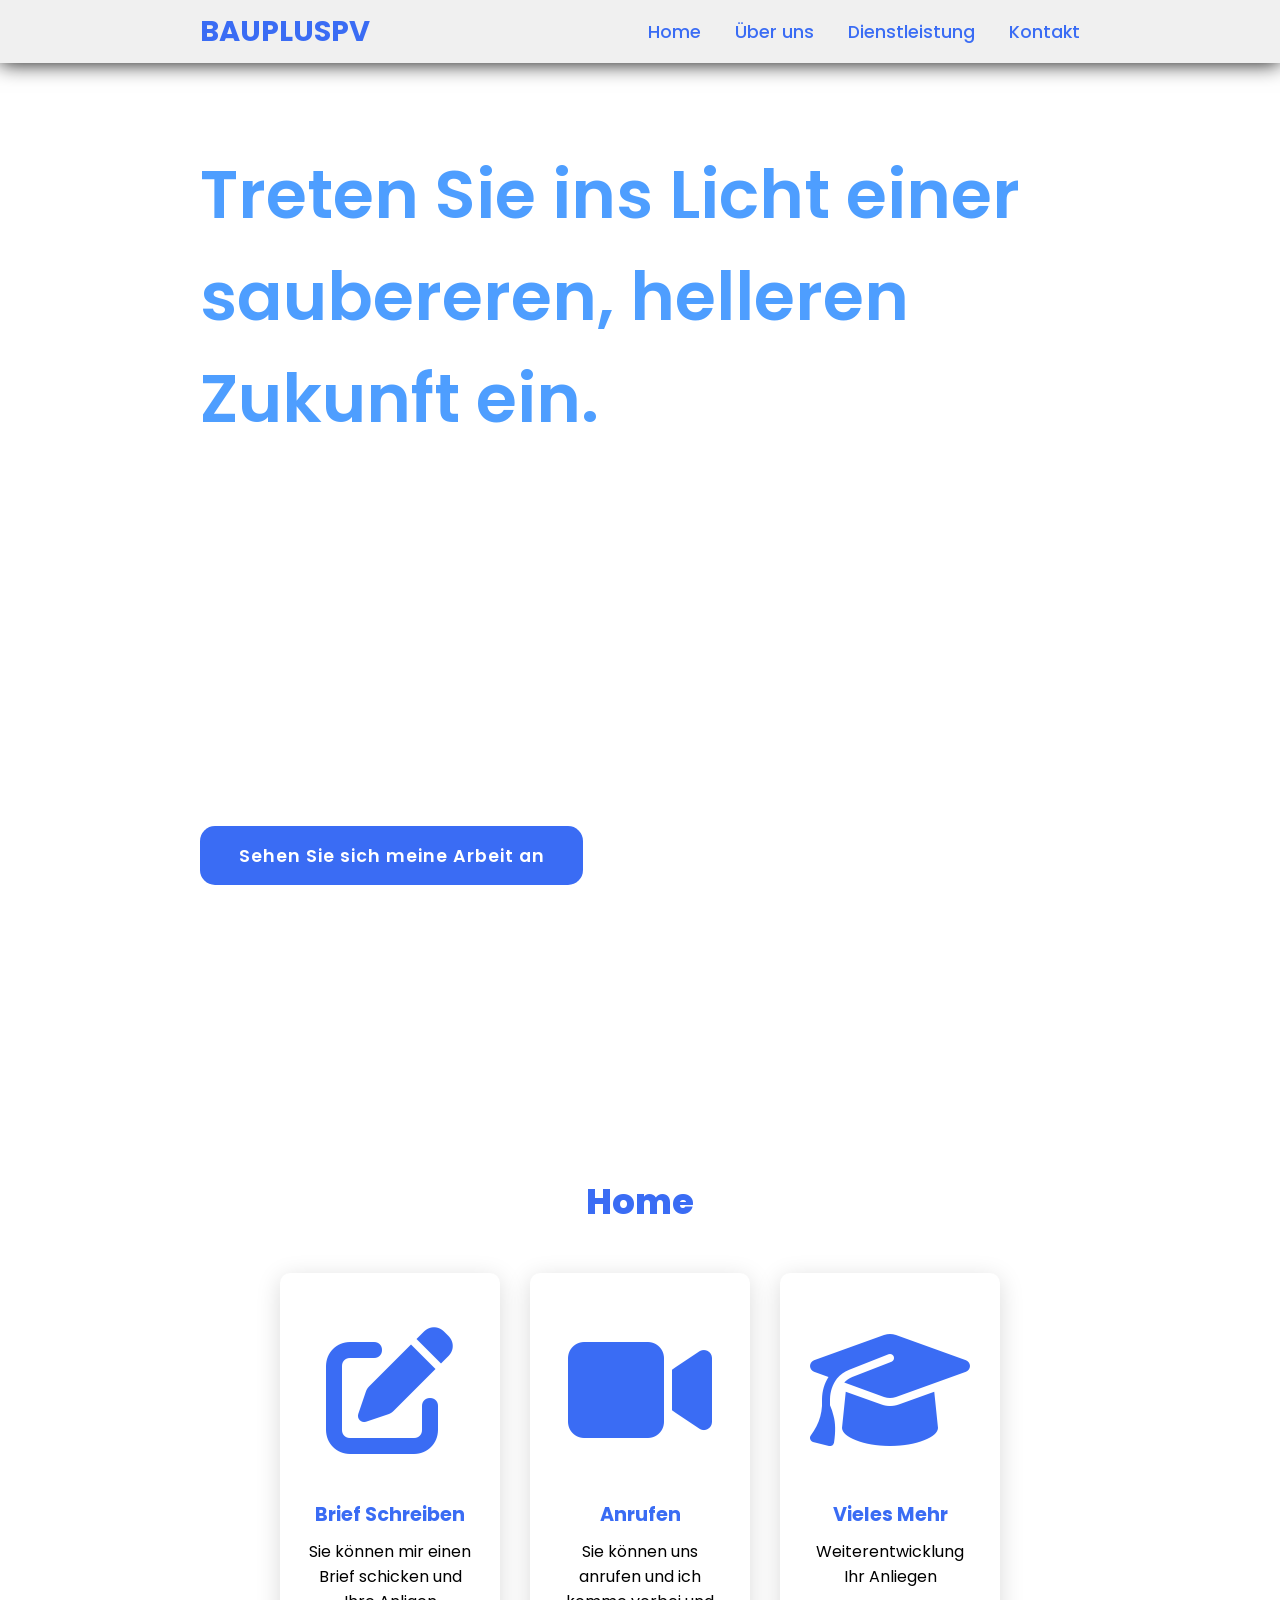
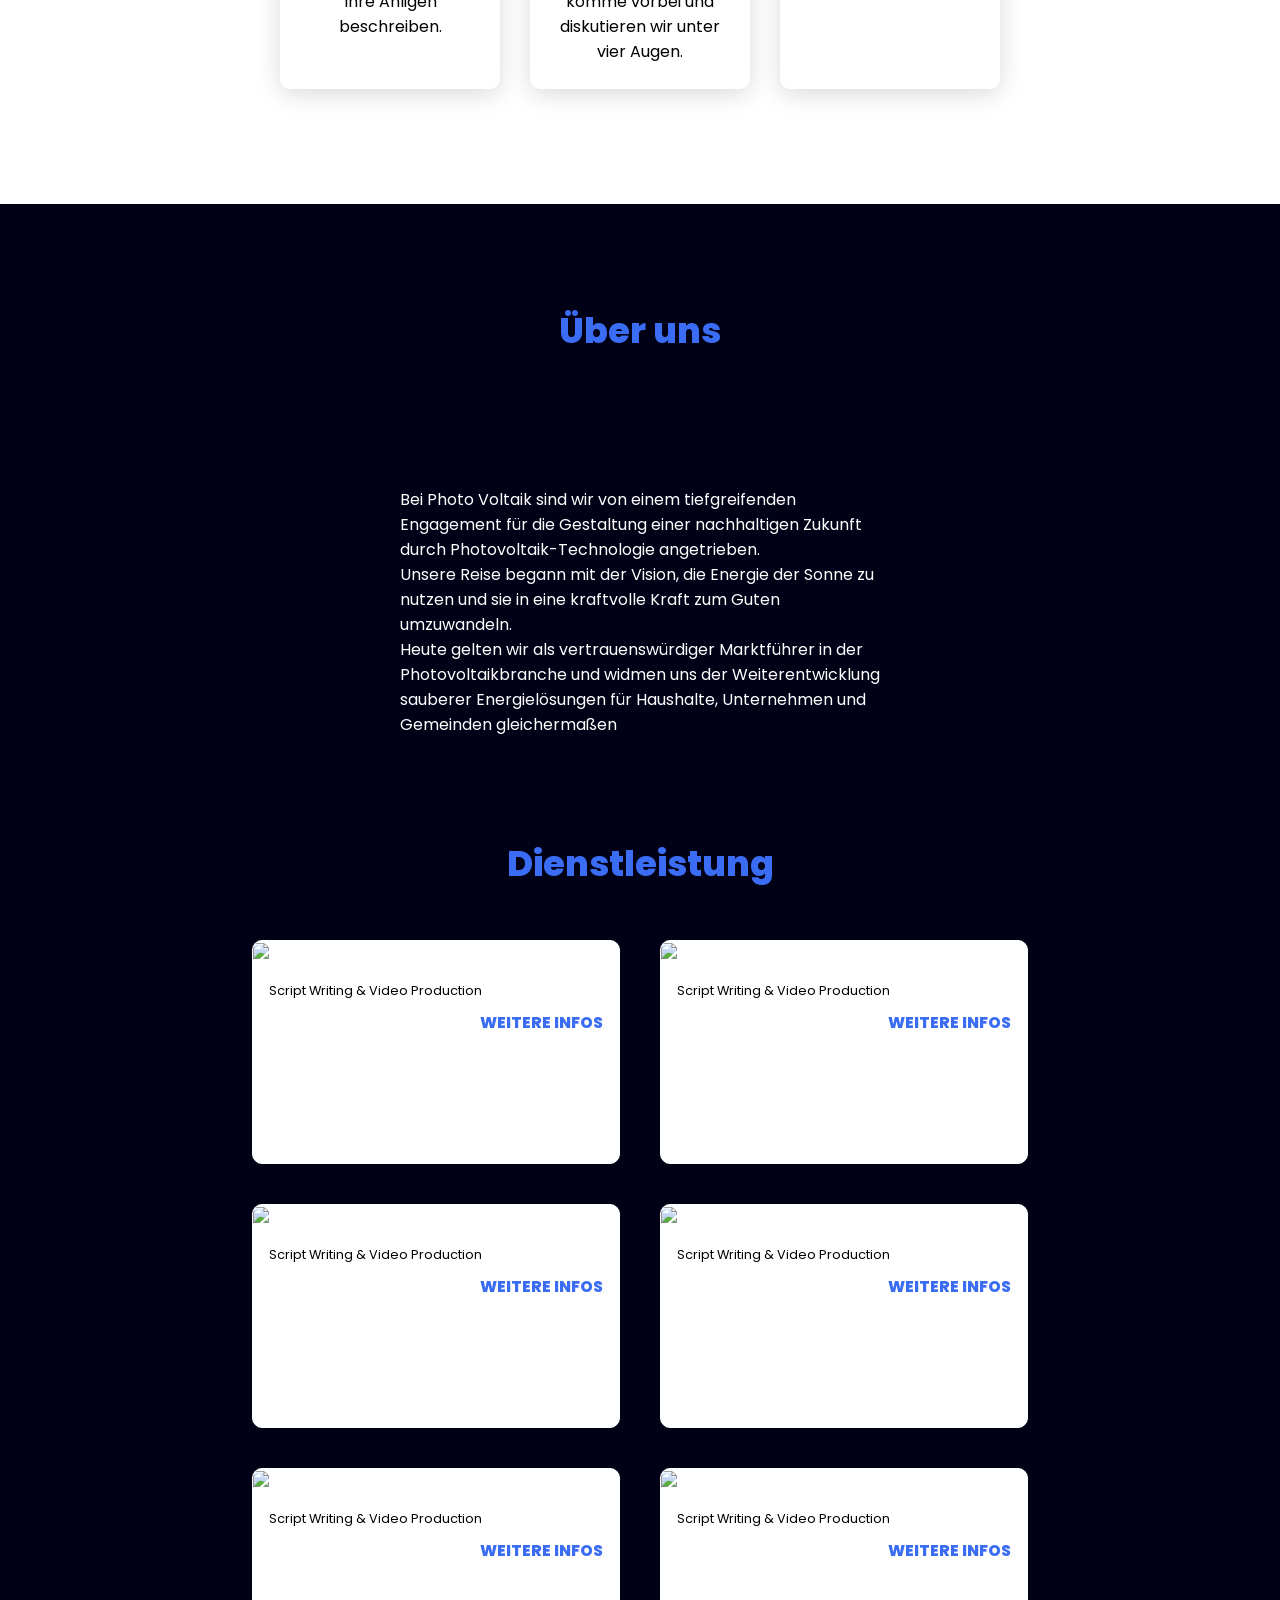
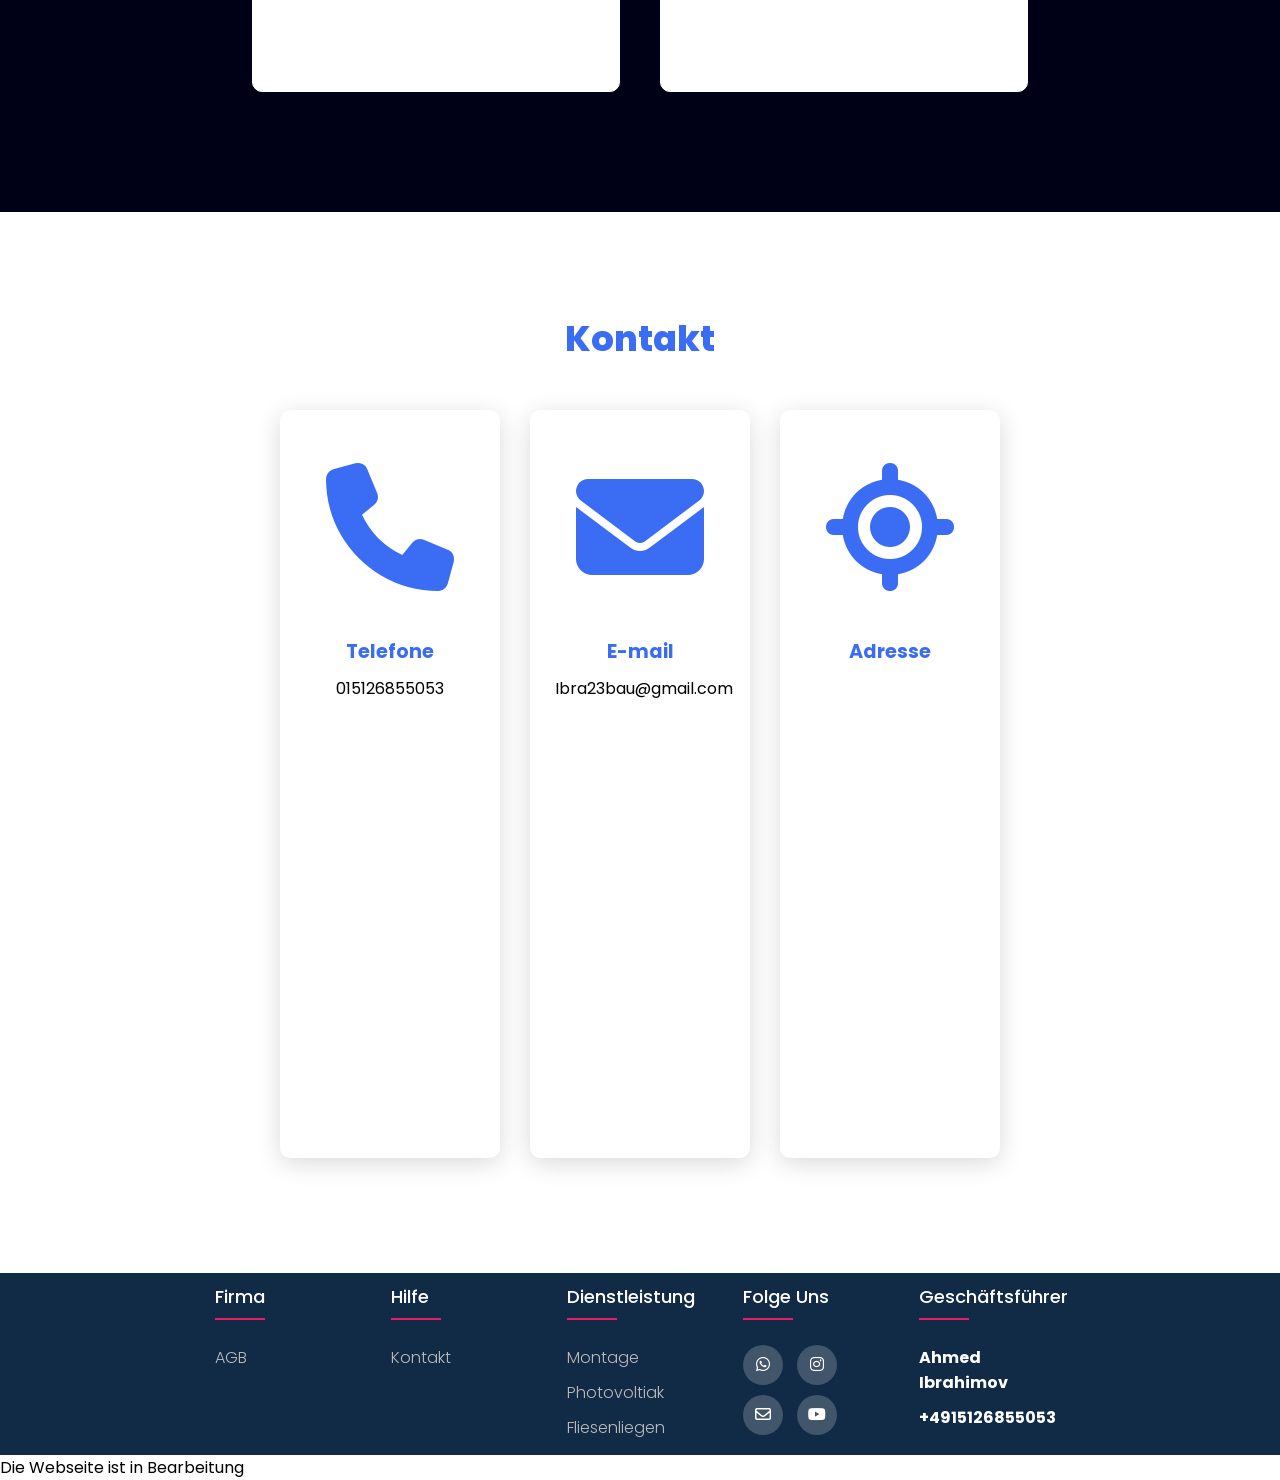
==== index.html @ fdf0ccbc "Add files via upload" ====
<!DOCTYPE html>
<html lang="en">
<head>
    <meta charset="UTF-8">
    <meta http-equiv="X-UA-Compatible" content="IE=edge">
    <meta name="viewport" content="width=device-width, initial-scale=1.0">
    <link rel="stylesheet" href="https://cdnjs.cloudflare.com/ajax/libs/font-awesome/6.4.2/css/all.min.css">
    <link rel="stylesheet" href="style.css">
    <title>BauPlusPV</title>
   
</head>
<body>

    <header>
        <a href="#" class="logo">BauPlusPV</a>
        <nav class="navigation">
            <a href="#home">Home</a>
            <a href="#ueberuns">Über uns</a>
            <a href="#ueberuns">Dienstleistung</a>
            <a href="#kontakt">Kontakt</a>
        </nav>
        
    </header>


    <section class="main">
        <div>
            <h2>Willkommen bei Photovoltaik<br><span>Treten Sie ins Licht einer saubereren, helleren Zukunft ein.</span></h2>
            <h3>
                Willkommen bei Photo Voltaik. Wir freuen uns, Sie hier bei Photo Voltaik zu haben, Ihrem Tor zur helleren,saubereren und nachhaltigeren Zukunft. 
                Als Vorreiter der Photovoltaik-Technologie setzen wir uns dafür ein, die Kraft der Sonne zu nutzen, um die Art und Weise, wie wir Energie erzeugen
				und verbrauchen, zu verändern.
            </h3>
            <a href="#ueberuns" class="main-btn">Sehen Sie sich meine Arbeit an</a>
            <div class="social-icons">
                <a href="#"><i class="fa-brands fa-whatsapp"></i></a>
                <a href="#"><i class="fab fa-instagram"></i></a>
                <a href="#"><i class="fa-regular fa-envelope"></i></a>
                <a href="#"><i class="fab fa-youtube"></i></a>
            </div>
        </div>
    </section>

    <section class="cards" id="home">
        <h2 class="title">Home</h2>
        <div class="content">
            <div class="card">
                <div class="icon">
                    <i class="fas fa-edit"></i>
                </div>
                <div class="info">
                    <h3>Brief Schreiben</h3>
                    <p>Sie können mir einen Brief schicken und Ihre Anligen beschreiben.</p>
                </div>
            </div>
            <div class="card">
                <div class="icon">
                    <i class="fas fa-video"></i>
                </div>
                <div class="info">
                    <h3>Anrufen</h3>
                    <p>Sie können uns anrufen und ich komme vorbei und diskutieren wir unter vier Augen.</p>
                </div>
            </div>
            <div class="card">
                <div class="icon">
                    <i class="fas fa-graduation-cap"></i>
                </div>
                <div class="info">
                    <h3>Vieles Mehr</h3>
                    <p>Weiterentwicklung Ihr Anliegen </p>
                </div>
            </div>
        </div>
    </section>

    <section class="ueberuns" id="ueberuns">
	 <h2 class="title">Über uns</h2>
        <div class="geschichte">
            <section>Bei Photo Voltaik sind wir von einem tiefgreifenden Engagement für die Gestaltung einer nachhaltigen Zukunft durch Photovoltaik-Technologie angetrieben.<br>
                Unsere Reise begann mit der Vision, die Energie der Sonne zu nutzen und sie in eine kraftvolle Kraft zum Guten umzuwandeln.<br>
                Heute gelten wir als vertrauenswürdiger Marktführer in der Photovoltaikbranche und widmen uns der Weiterentwicklung sauberer Energielösungen für Haushalte, Unternehmen und Gemeinden gleichermaßen</section>
        </div>
        <h2 class="title">Dienstleistung</h2>
        <div class="content">
            <div class="project-card">
                <div class="project-image">
                    <img src="images/bild11.jpg" />
                </div>
                <div class="project-info">
                    <p class="project-category">Script Writing & Video Production</p>
                    <strong class="project-title">
                        <span>Dev Books</span>
                        <a href="#" class="more-details">Weitere Infos</a>
                    </strong>
                </div>
            </div>
            <div class="project-card">
                <div class="project-image">
                    <img src="images/bild5.jpg" />
                </div>
                <div class="project-info">
                    <p class="project-category">Script Writing & Video Production</p>
                    <strong class="project-title">
                        <span>Dev Books</span>
                        <a href="#" class="more-details">Weitere Infos</a>
                    </strong>
                </div>
            </div>
            <div class="project-card">
                <div class="project-image">
                    <img src="images/bild2.jpg" />
                </div>
                <div class="project-info">
                    <p class="project-category">Script Writing & Video Production</p>
                    <strong class="project-title">
                        <span>Dev Books</span>
                        <a href="#" class="more-details">Weitere Infos</a>
                    </strong>
                </div>
            </div>
            <div class="project-card">
                <div class="project-image">
                    <img src="images/bild9.jpg" />
                </div>
                <div class="project-info">
                    <p class="project-category">Script Writing & Video Production</p>
                    <strong class="project-title">
                        <span>Dev Books</span>
                        <a href="#" class="more-details">Weitere Infos</a>
                    </strong>
                </div>
            </div>
            <div class="project-card">
                <div class="project-image">
                    <img src="images/bild10.jpg" />
                </div>
                <div class="project-info">
                    <p class="project-category">Script Writing & Video Production</p>
                    <strong class="project-title">
                        <span>Dev Books</span>
                        <a href="#" class="more-details">Weitere Infos</a>
                    </strong>
                </div>
            </div>
            <div class="project-card">
                <div class="project-image">
                    <img src="images/bild6.jpg" />
                </div>
                <div class="project-info">
                    <p class="project-category">Script Writing & Video Production</p>
                    <strong class="project-title">
                        <span>Internet</span>
                        <a href="#" class="more-details">Weitere Infos</a>
                    </strong>
                </div>
            </div>
        </div>
    </section>

    <section class="cards_kontakt" id="kontakt">
        <h2 class="title">Kontakt</h2>
        <div class="content">
            <div class="card">
                <div class="icon">
                    <i class="fas fa-phone"></i>
                </div>
                <div class="info">
                    <h3>Telefone</h3>
                    <p>015126855053</p>
                </div>
            </div>
            <div class="card">
                <div class="icon">
                    <i class="fas fa-envelope"></i>
                </div>
                <div class="info">
                    <h3>E-mail</h3>
                    <p>Ibra23bau@gmail.com</p>
                </div>
            </div>
            <div class="card">
                <div class="icon">
                    <i class="fa-solid fa-location-crosshairs"></i>
                </div>
                <div class="info">
                    <h3>Adresse</h3>
                    <p><iframe src="https://www.google.com/maps/embed?pb=!1m18!1m12!1m3!1d2579.3757264951582!2d12.155325076909357!3d49.722553439505774!2m3!1f0!2f0!3f0!3m2!1i1024!2i768!4f13.1!3m3!1m2!1s0x47a0479b94cea935%3A0x95b3cf1ef4066ade!2sTraindorfstra%C3%9Fe%2013%2C%2092665%20Altenstadt%20an%20der%20Waldnaab!5e0!3m2!1sde!2sde!4v1695069277691!5m2!1sde!2sde" width="600" height="450" style="border:0;" allowfullscreen="" loading="lazy" referrerpolicy="no-referrer-when-downgrade"></iframe></p>
                </div>
            </div>
        </div>
    </section>
    </section>
<footer class="footer">
    <div class="containerFooter" class="footer">
        <div class="row">
            <div class="footer-col">
                <h4>Firma</h4>
                <ul>
                    <li><a href="agb.html">AGB</a></li>   
                </ul>
            </div>
            <div class="footer-col">
                <h4>Hilfe</h4>
                <ul>
                    <li><a href="#kontakt">Kontakt</a></li>
                </ul>
            </div>
            <div class="footer-col">
                <h4>Dienstleistung</h4>
                <ul>
                    <li><a href="#">Montage</a></li>
                    <li><a href="#">Photovoltiak</a></li>
                    <li><a href="#">Fliesenliegen</a></li>
                </ul>
            </div>
            <div class="footer-col">
                <h4>Folge uns</h4>
                <div class="social-links">
                <a href="#"><i class="fa-brands fa-whatsapp"></i></a>
                <a href="#"><i class="fab fa-instagram"></i></a>
				<a href="mailto:{https://mail.google.com/mail/u/0/#inbox}"><i class="fa-regular fa-envelope"></i></a>
                <a href="#"><i class="fab fa-youtube"></i></a>
                </div>
            </div>
			 <div class="footer-col">
                <h4>Geschäftsführer</h4>
                <ul>
                    <li><strong>Ahmed Ibrahimov</strong></li>
                    <li><strong>+4915126855053</strong></li>
                </ul>
                </div>
            </div>
        </div>
    </div>
</footer>
<p>Die Webseite ist in Bearbeitung</p>
</body>
</html>
---- style.css ----
@import url('https://fonts.googleapis.com/css2?family=Poppins:ital,wght@0,100;0,200;0,300;0,400;0,500;0,600;0,700;0,800;0,900;1,100;1,200;1,300;1,400;1,500;1,600;1,700;1,800;1,900&display=swap');
*{
    font-family: 'Poppins', sans-serif;
    margin: 0;
    padding: 0;
    box-sizing: border-box;
    scroll-behavior: smooth;
    width: auto;
    size: auto;  
}

header {
    background-color: #f0f0f0;
    flex-direction: row;
    box-shadow: 0 0 20px  #080808;
    width: 100%;
    position: fixed;
    z-index: 0;
    float:right;
    top:0;
    display: flex;
    justify-content: space-between;
    align-items: center;
    padding: 10px 200px ;

}

.logo{
    text-decoration: none;
    color:   #3a6cf4;
    text-transform: uppercase;
    font-weight: 700;
    font-size: 1.8em;
}

.navigation a{
    color: #3a6cf4;
    text-decoration: none;
    font-size: 1.1em;
    font-weight: 500;
    padding-left: 30px;


}

.navigation a:hover{
    color: #601cfc;
}

section {
    padding: 100px 200px;
}

.main {
    width: 100%;
    min-height: 100vh;
    display: flex;
    align-items: center;
    background: url(images/background1.jpg) no-repeat;
    background-size: cover;
    background-position: center;
    background-attachment: fixed;
}

.main h2 {
    color: #fff;
    font-size: 1.4em;
    font-weight: 500;
}

.main h2 span {
    display: inline-block;
    margin-top: 10px;
    color: #4e9eff;
    font-size: 3em;
    font-weight: 600;
}

.main h3 {
    color: #fff;
    font-size: 2em;
    font-weight: 700;
    letter-spacing: 1px;
    margin-top: 10px;
    margin-bottom: 30px;
}

.main-btn {
    color: #fff;
    background-color: #3a6cf4;
    text-decoration: none;
    font-size: 1.1em;
    font-weight: 600;
    display: inline-block;
    padding: 0.9375em 2.1875em;
    letter-spacing: 1px;
    border-radius: 15px;
    margin-bottom: 40px;
    transition: 0.7s ease;
}

.main-btn:hover {
    background-color: #0a49f6;
    transform: scale(1.1);
}

.social-icons a {
   display: inline-block;
    height: 40px;
    width: 40px;
    background-color: rgb(255, 255, 255, 0.2);
    margin: 0 10px 10px 0;
    text-align: center;
    line-height: 40px ;
    border-radius: 50% ;
    color: #ffffff;
    transition: all 0.5s ease;
}
.social-icons a:hover
{
	color: #24262b;
    background-color: #ffffff;
}

.title {
    display: flex;
    justify-content: center;
    color: #3a6cf4;
    font-size: 2.2em;
    font-weight: 800;
    margin-bottom: 30px;
}

.content {
    display: flex;
    justify-content: center;
    flex-direction: row;
    flex-wrap: wrap;
	
}
.card {
    background-color: #fff;
    width: 25%;
    box-shadow: 0 5px 25px rgba(1 1 1 / 15%);
    border-radius: 10px;
    padding: 25px;
    margin: 15px;
    transition: 0.7s ease;
}

.card:hover {
    transform: scale(1.1);
}

.card .icon {
    color: #3a6cf4;
    font-size: 8em;
    text-align: center;
}

.info {
    text-align: center;
}

.info h3{
    color: #3a6cf4;
    font-size: 1.2em;
    font-weight: 700;
    margin: 10px;
}

.ueberuns{
    background-color: #000016;
}

.ueberuns.content{
    margin-top: 30px;
}
.geschichte
{
    color: #fff;
}
.project-card {
    background-color: #fff;
    border: 1px solid #fff;
    min-height: 14em;
    width: 23em;
    overflow: hidden;
    border-radius: 10px;
    margin: 20px;
    transition: 0.7s ease;
}

.project-card:hover {
   transform: scale(1.1);
   
}

.project-card:hover .project-image {
    opacity: 0.9;
 }

.project-image img{
    width: 100%
}

.project-info {
    padding: 1em;
}

.project-category {
    font-size: 0.8em;
    color: #000;
}

.project-title {
    display: flex;
    justify-content: space-between;
    text-transform: uppercase;
    font-weight: 800;
    margin-top: 10px;
}

.more-details {
    text-decoration: none;
    color: #3a6cf4;
}

.more-details:hover {
    color: #601cfc;
}

.kontakt .icon{
    font-size: 4.5em;
}

.kontakt .info h3 {
    color: #000;
}

.kontakt .info p {
    font-size: 1.5em;
}


/* footer */
.containerFooter
{
    margin: auto;
	padding: 10px 200px ;
	width:100%;
	size:100%;
	
}
.row
{
    display: flex;
    flex-wrap: wrap;
}
ul
{
    list-style: none;
}
.footer
{
    background-color: #112A46 ;
    position: bottom; 
	width:100%;
	size:100%;
    bottom: 0;    
}
.footer-col
{
    width: 20%;
    padding: 0 15px;
    
   
}
strong 
{
    color: white;
}
.footer-col h4
{
    font-size: 18px;
    color: #ffffff;
    text-transform: capitalize;
    margin-bottom: 35px;
    font-weight: 500;
    position: relative;
    

}
.footer-col h4::before
{
    content: '';
    position: absolute;
    left:0 ;
    bottom: -10px;
    background-color: #e91e63;
    height: 2px;
    box-sizing: border-box;
    width: 50px;
}
.footer-col ul li:not(:last-child)
{
    margin-bottom: 10px;
}
.footer-col ul li a
{
    font-size: 16px;
    text-transform: capitalize;
    color: #ffffff;
    text-decoration: none;
    font-weight: 300;
    color: #bbbbbb;
    display: block;
    transition: all 0.3s ease;
}
.footer-col ul li a:hover
{
    color: #ffffff;
    padding-left: 8px;
}
.footer-col .social-links a
{
    display: inline-block;
    height: 40px;
    width: 40px;
    background-color: rgb(255, 255, 255, 0.2);
    margin: 0 10px 10px 0;
    text-align: center;
    line-height: 40px ;
    border-radius: 50% ;
    color: #ffffff;
    transition: all 0.5s ease;

}
.footer-col .social-links a:hover
{
    color: #24262b;
    background-color: #ffffff;
}
@media(max-width: 767px)
{
	
	.containerFooter {
    margin: auto;
    padding: 0px 0px;
    width: 100%;
    border: 1px solid #ccc; 
}
    body
	{
        font-size: 12px;
		
    }

    .footer-col
    {
        font-size: 0.9em;
		
		font-weight: 500;
		padding-left: 30px;
    }
	
	
	.navigation
    {
		
        font-size: 0.5em;
		
    }
   
    .logo{
        font-size: 1.1em;
    }
}
@media (max-width:1023px){
    header{
        padding: 12px 20px;
    }
    .footer-col
    {
        font-size: 0.9em;
    }
	.navigation
    {

        font-size: 0.9em;
    }
   
    .logo{
        font-size: 1.1em;
    }
   .footer-col
    {
        width: 50%;
        margin-bottom: 30px;
		padding: 10px 20px;
    }
    .navigation a{
        padding-left: 10px;
    }

    .title{
        font-size: 1.8em;
    }

    section{
        padding: 80px 20px;
    }

    .main-content h2{
        font-size: 1em;
    }

    .main-content h3{
        font-size: 1.6em;
    }

    .content
	{
        flex-direction: column;
        align-items: center;	
    }
	.card
	{
		width:100%;
	}

}

@media (max-width:641px){
    body{
        font-size: 12px;
    }

    .footer-col
    {
        font-size: 0.9em;
    }
	
	
	.navigation
     {

        font-size: 0.7em;
    }
   
    .logo{
        font-size: 1.1em;
    }
   .footer-col
    {
        width: 50%;
        margin-bottom: 30px;
		padding: 10px 20px;
    }
    .main-content h2{
        font-size: 0.8em;
    }

    .main-content h3{
        font-size: 1.4em;
    }
	.content
	{
        flex-direction: column;
        align-items: center;	
    }
	.card
	{
		width:100%;
	}
}

@media (max-width:420px){
   
	.containerFooter {
    margin: auto;
 
    width: 100%;
    border: 1px solid #ccc; 
}
    body
	{
        font-size: 12px;
		
    }

    .footer-col
    {
        font-size: 0.9em;
		
		font-weight: 500;
		padding-left: 30px;
    }
	
	.navigation
    {
		
         font-size: 0.7em;
		
    }
   
}
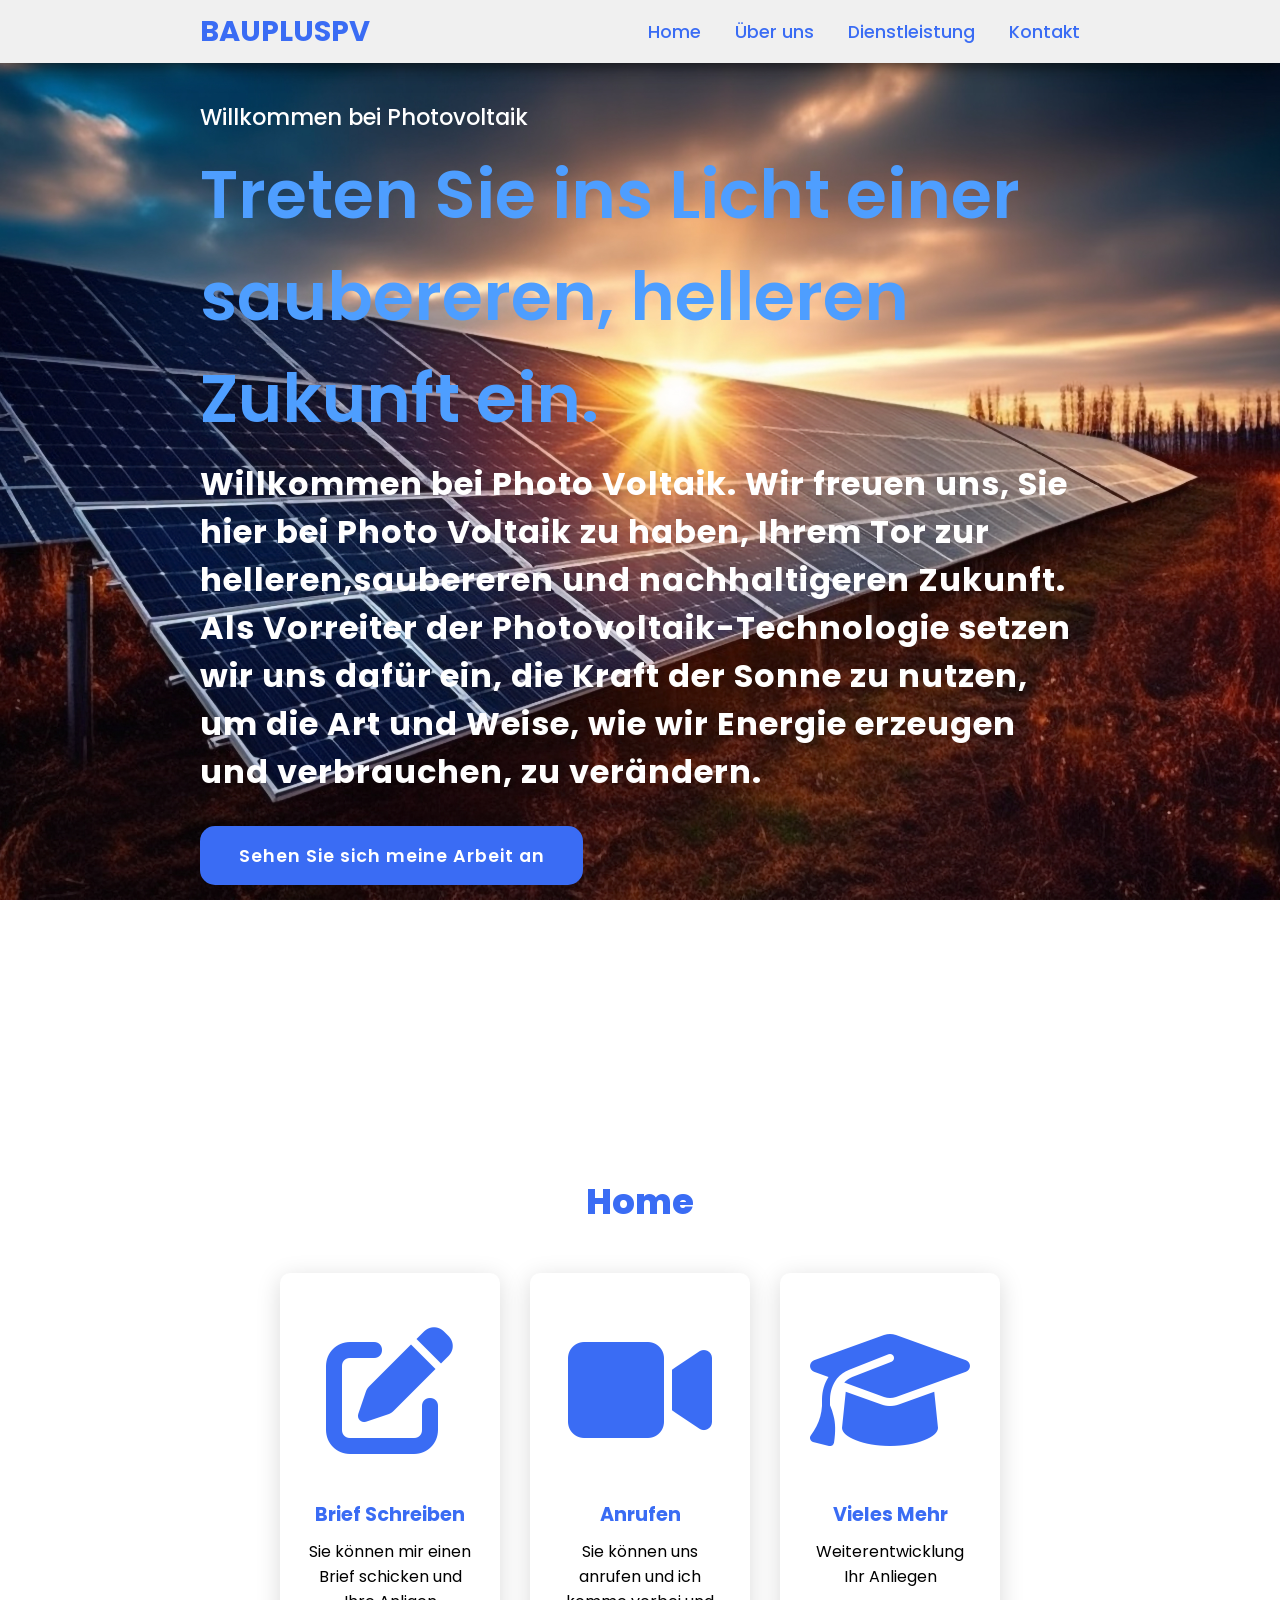
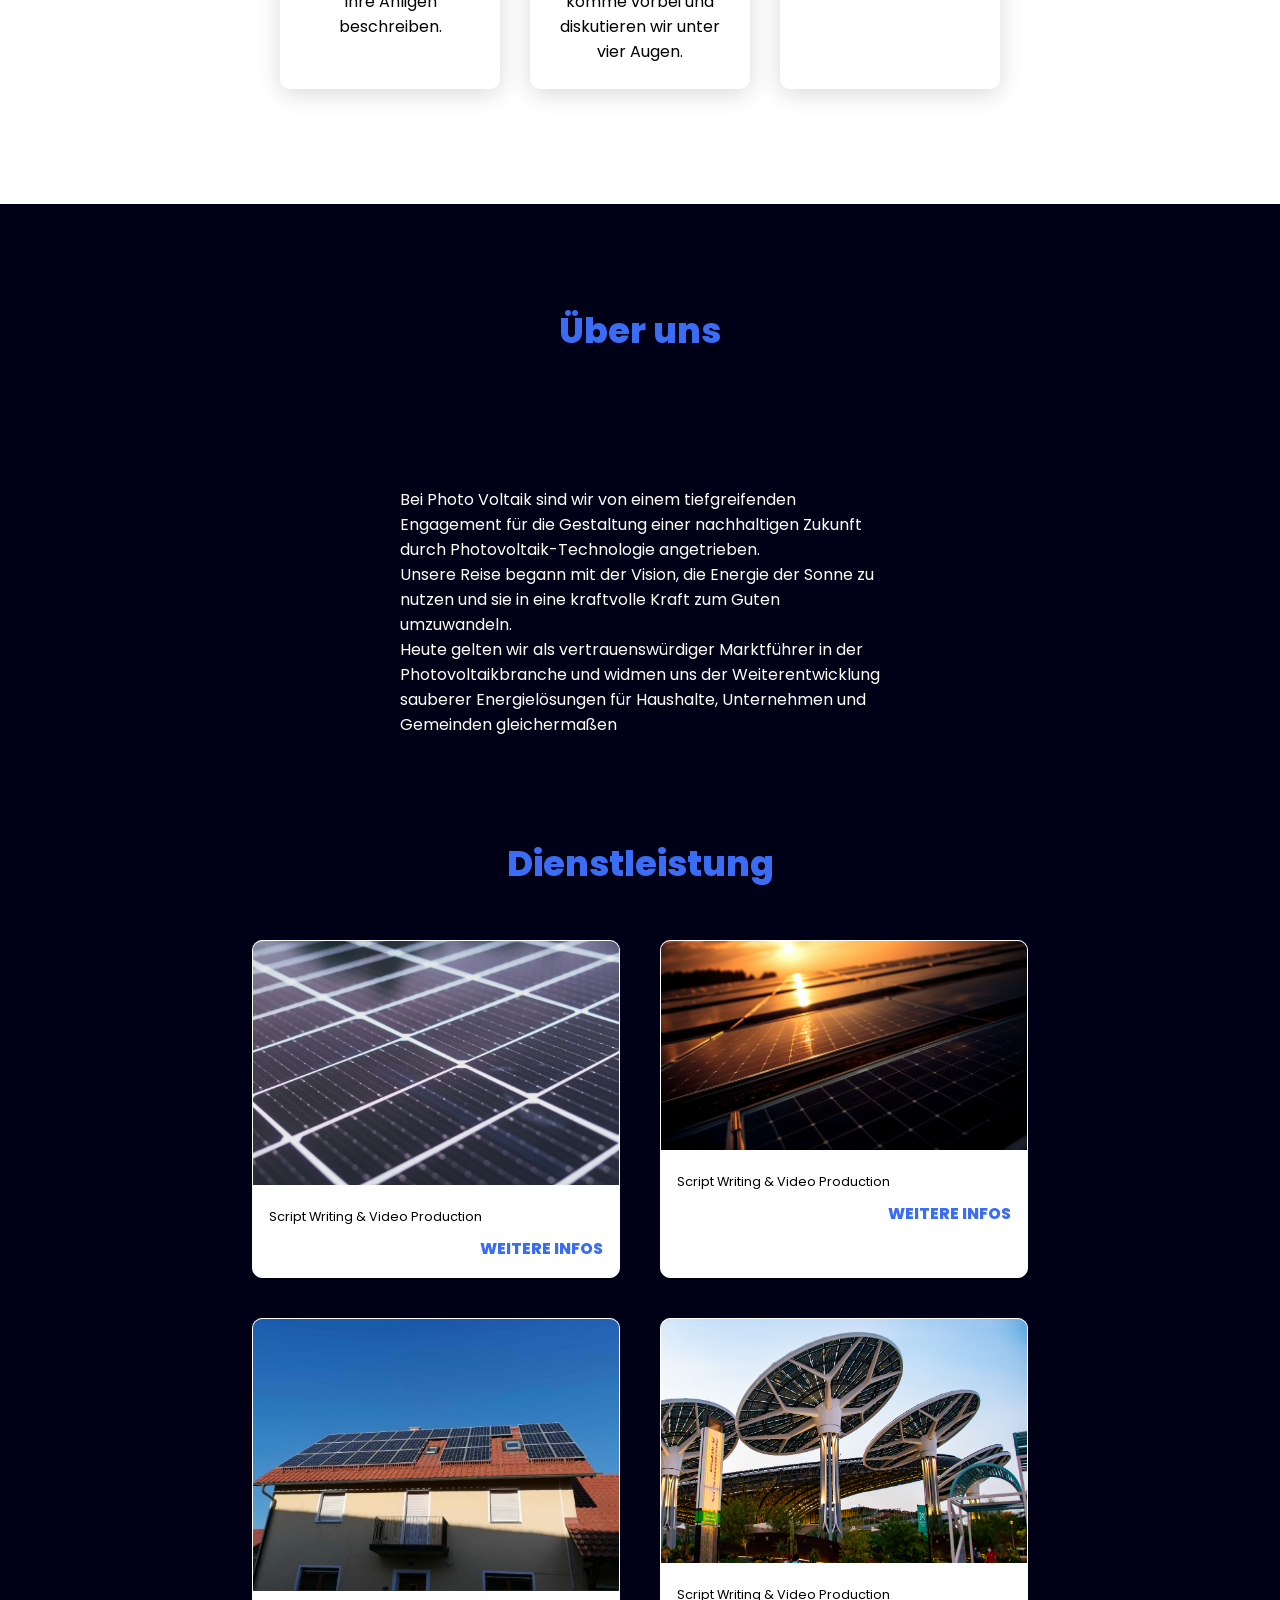
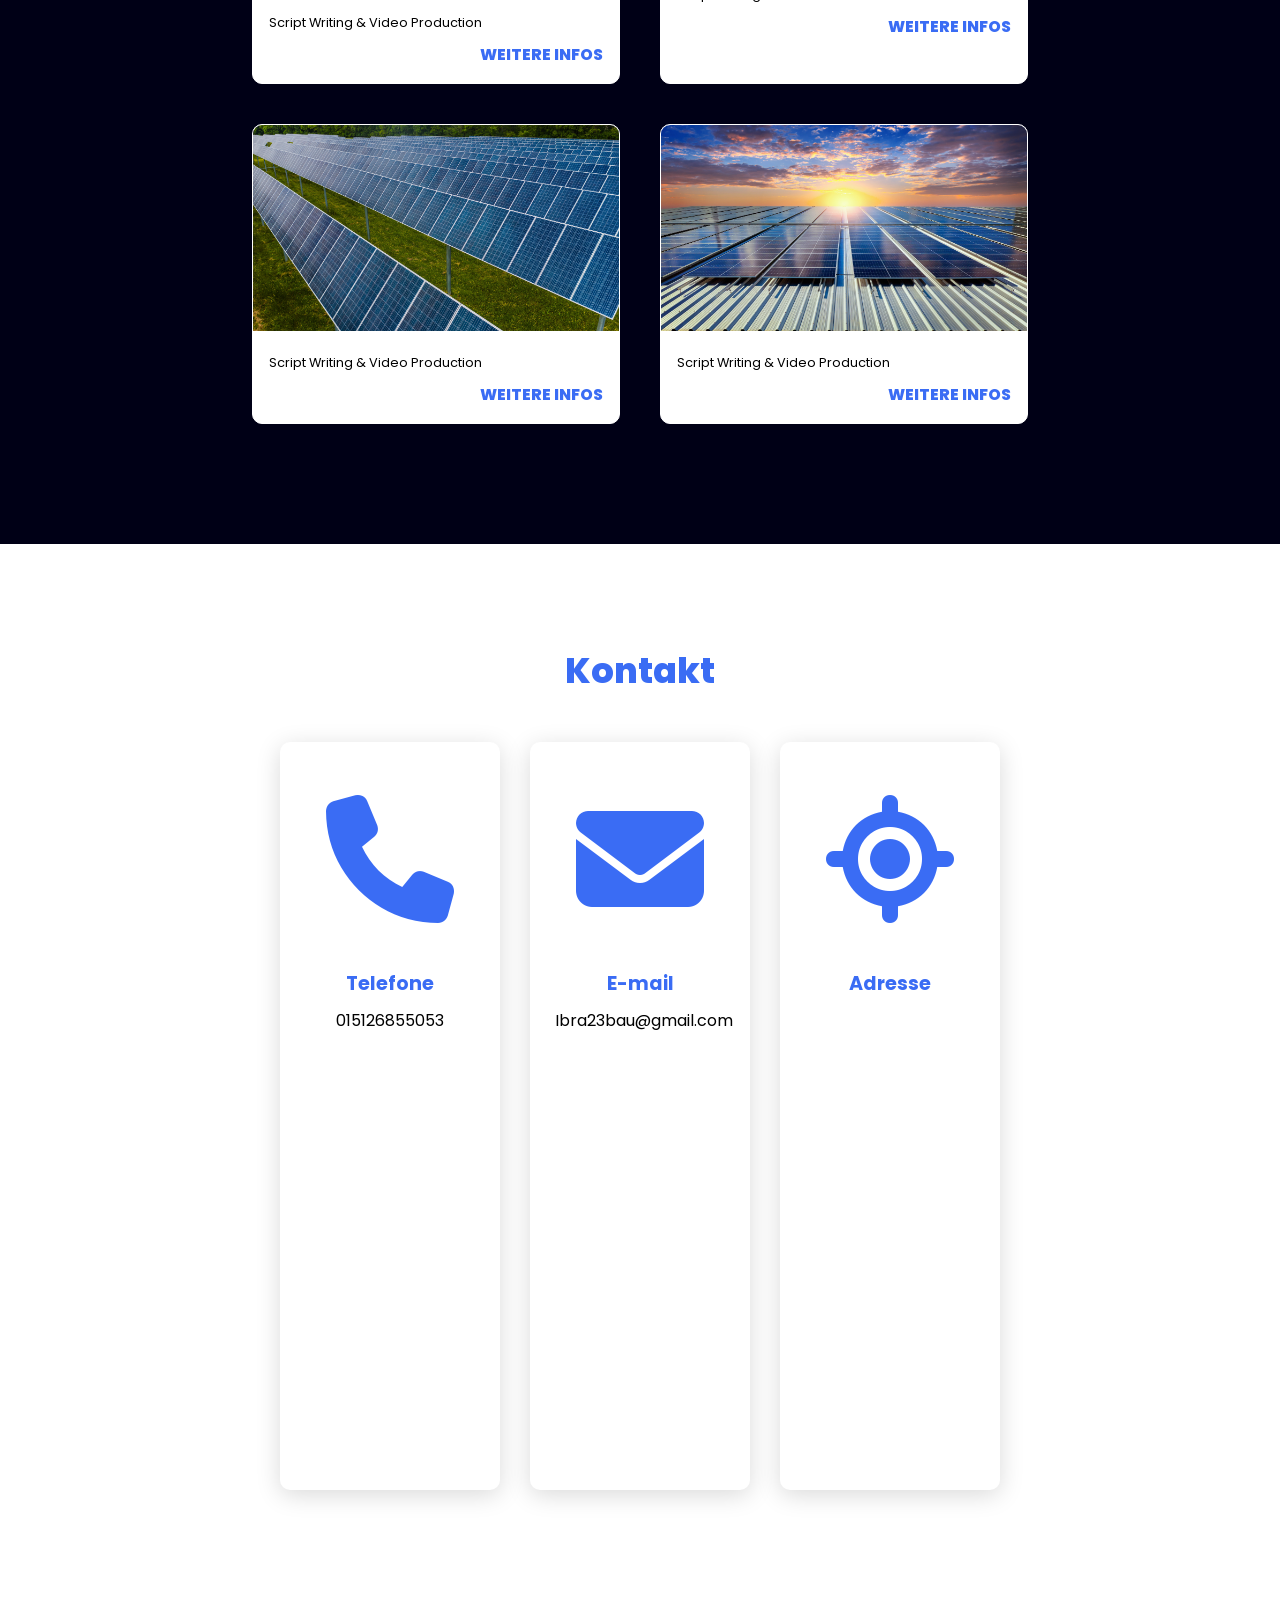
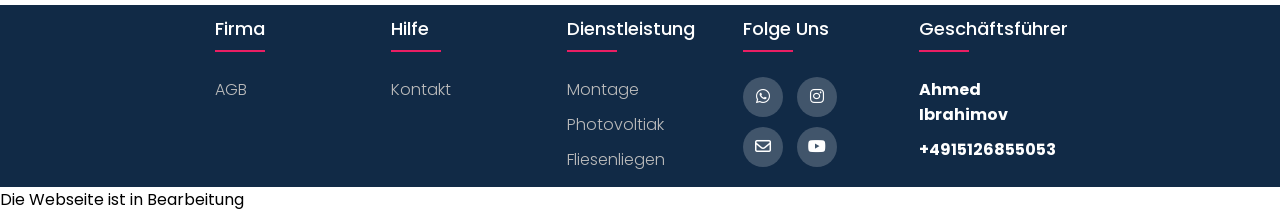
==== commit 02360a11: "Update index.html" ====
--- a/index.html
+++ b/index.html
@@ -6,7 +6,7 @@
     <meta name="viewport" content="width=device-width, initial-scale=1.0">
     <link rel="stylesheet" href="https://cdnjs.cloudflare.com/ajax/libs/font-awesome/6.4.2/css/all.min.css">
     <link rel="stylesheet" href="style.css">
-    <title>BauPlusPV</title>
+    <title>baupluspv</title>
    
 </head>
 <body>
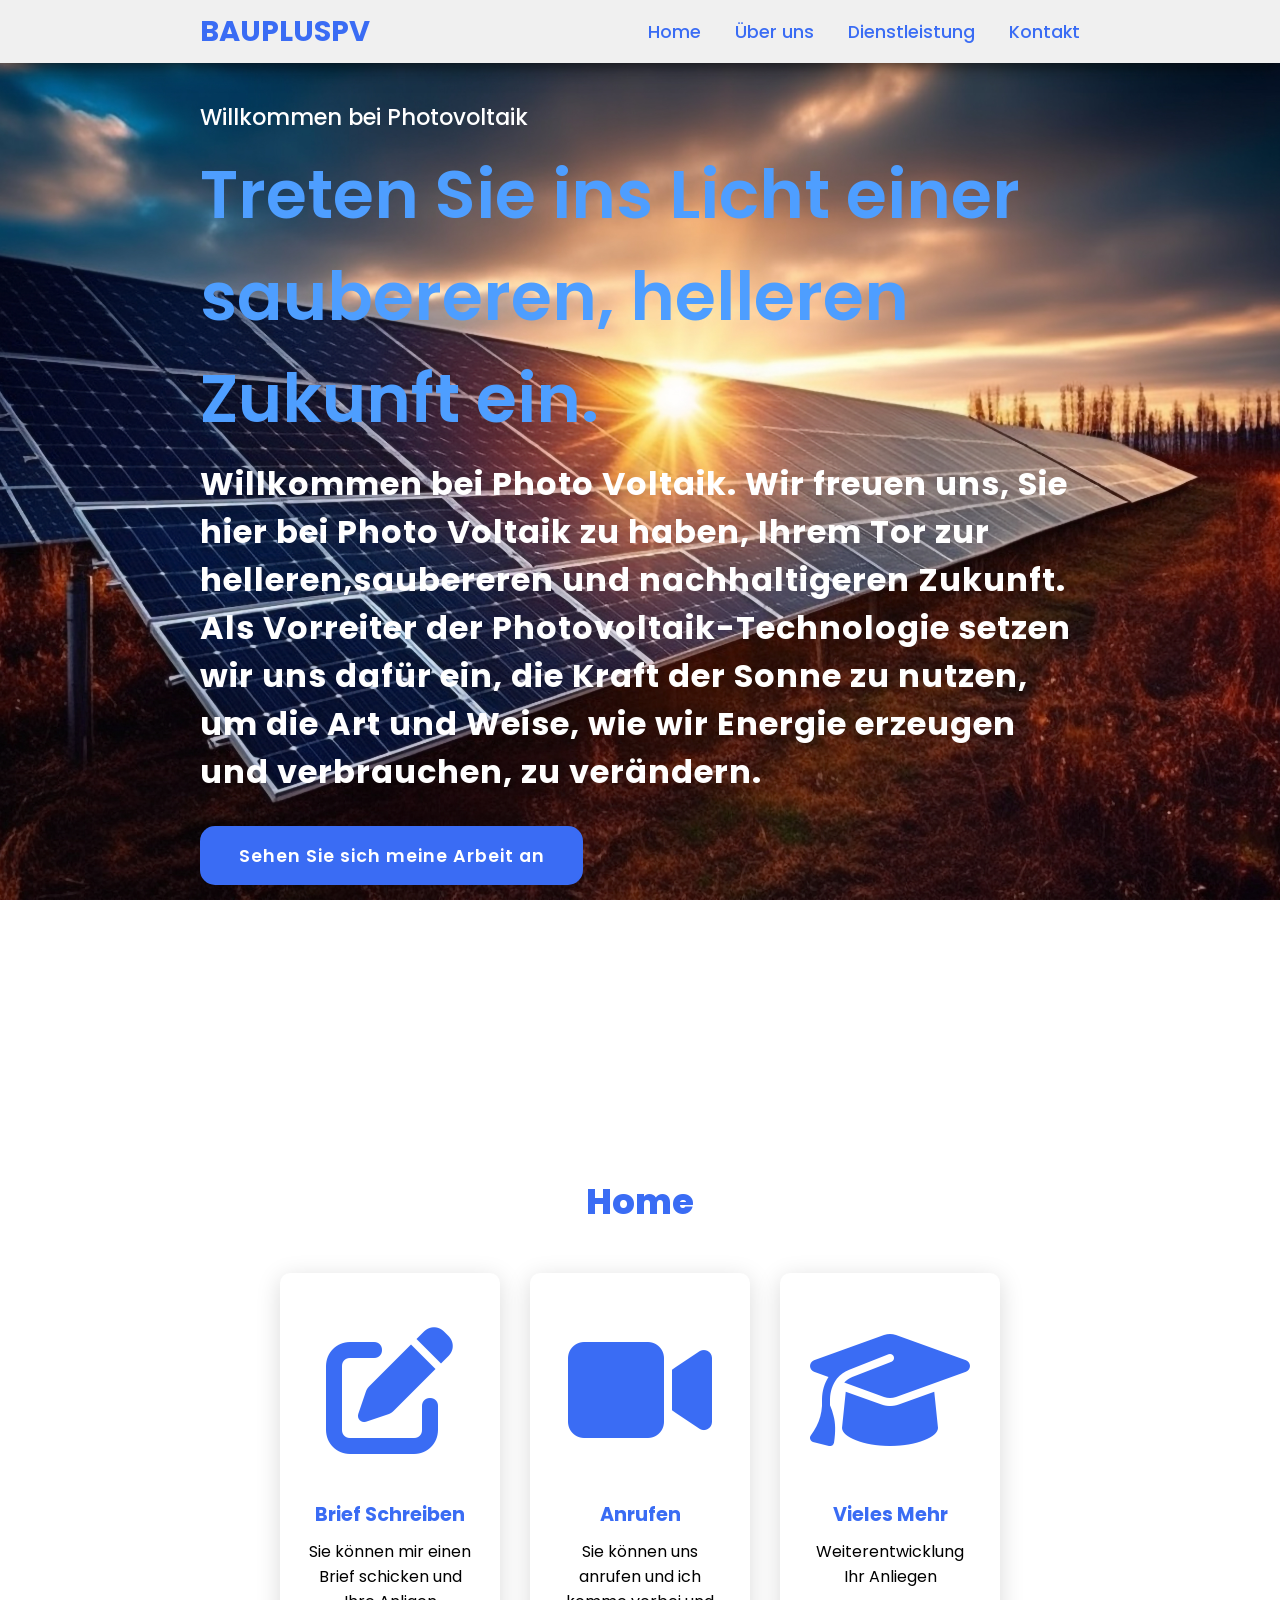
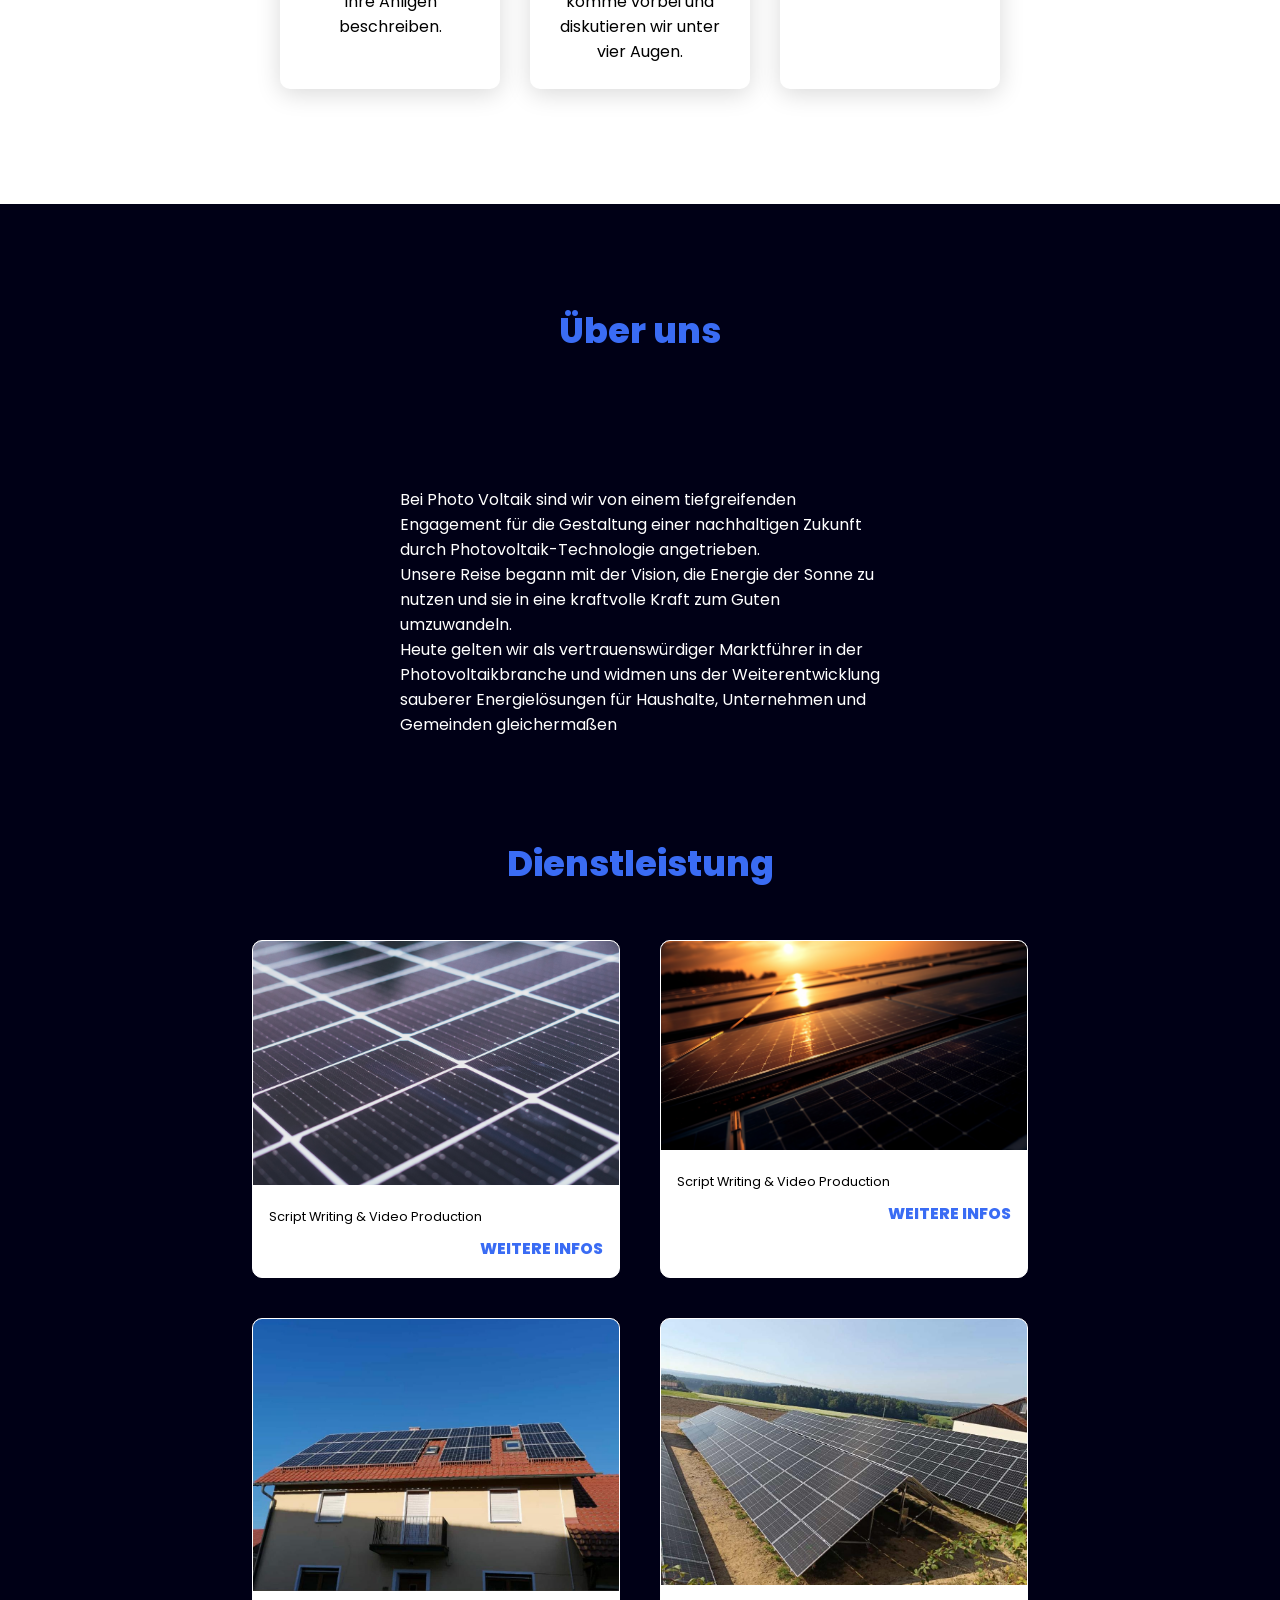
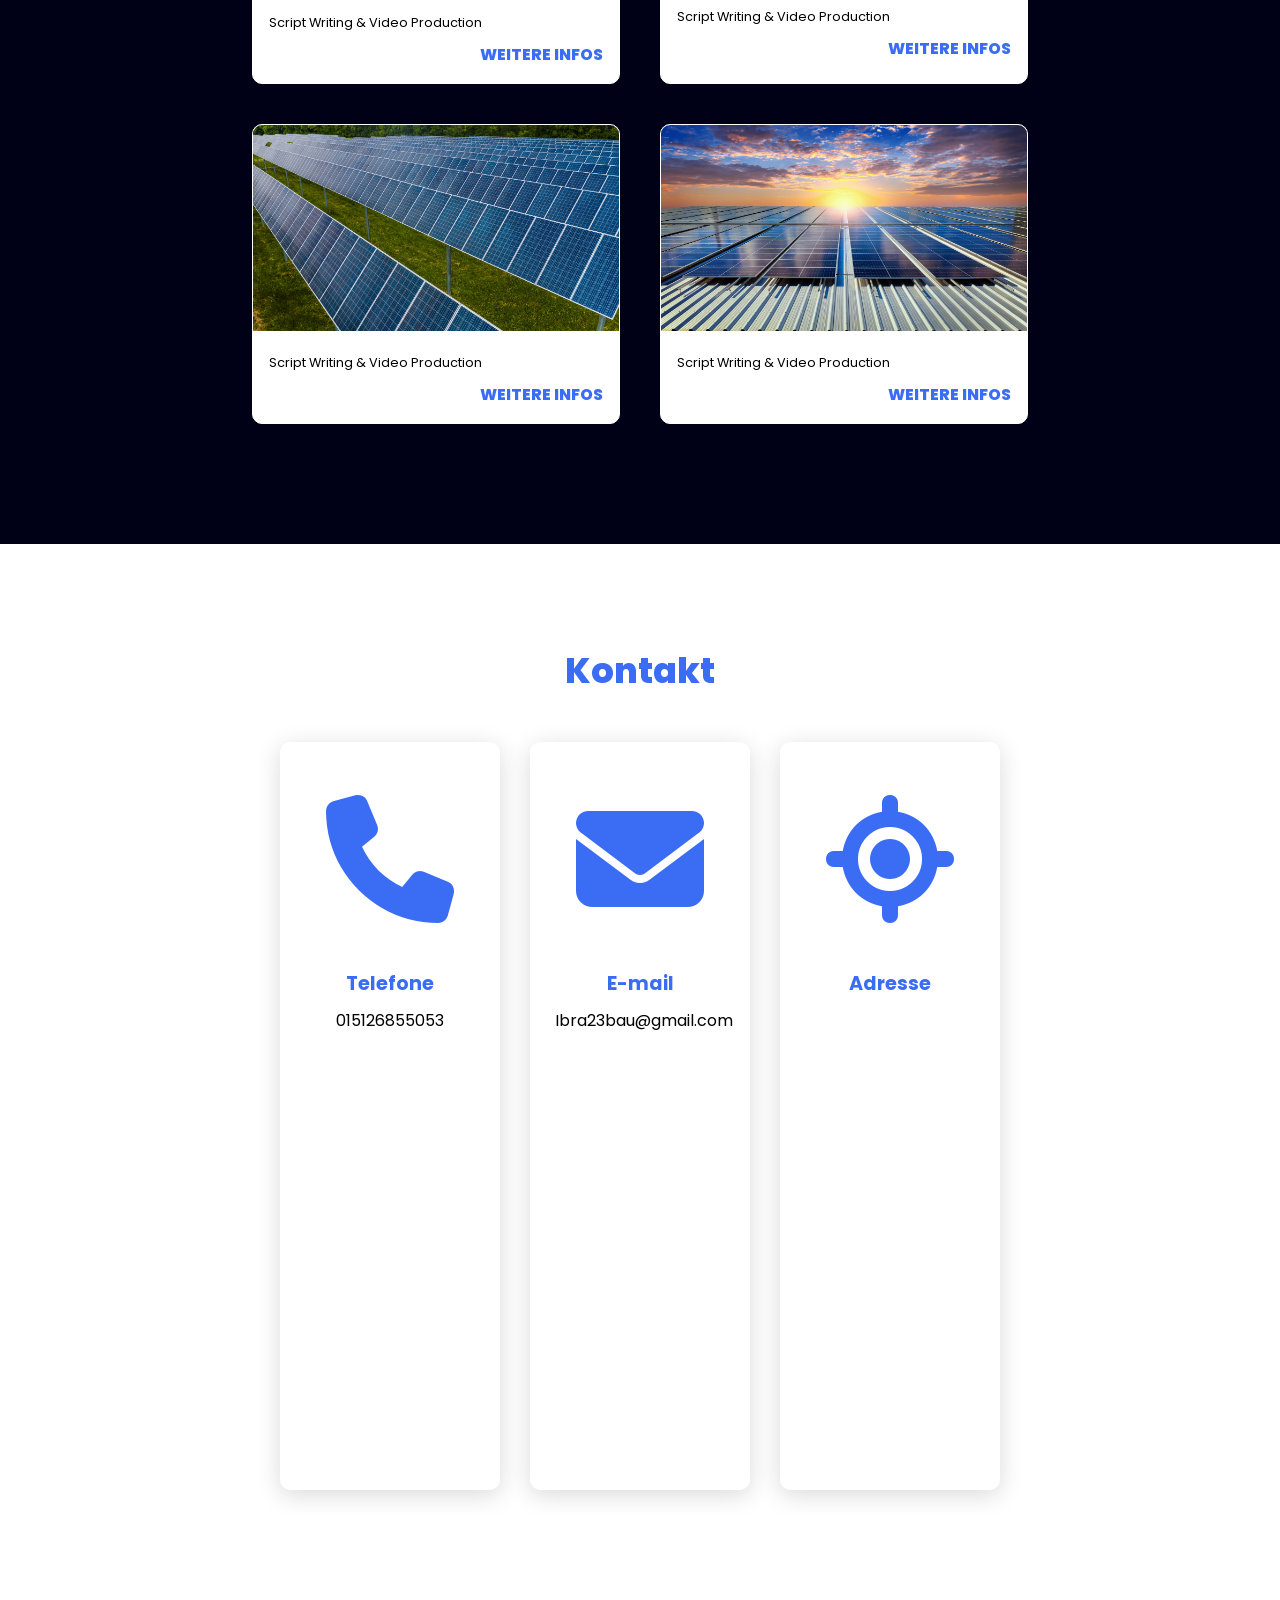
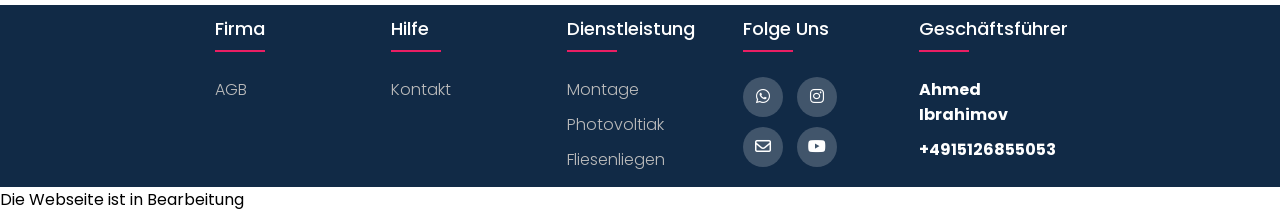
==== commit 8c5f79ae: "Update index.html" ====
--- a/index.html
+++ b/index.html
@@ -121,7 +121,7 @@
             </div>
             <div class="project-card">
                 <div class="project-image">
-                    <img src="images/bild9.jpg" />
+                    <img src="images/bild15.jpg" />
                 </div>
                 <div class="project-info">
                     <p class="project-category">Script Writing & Video Production</p>
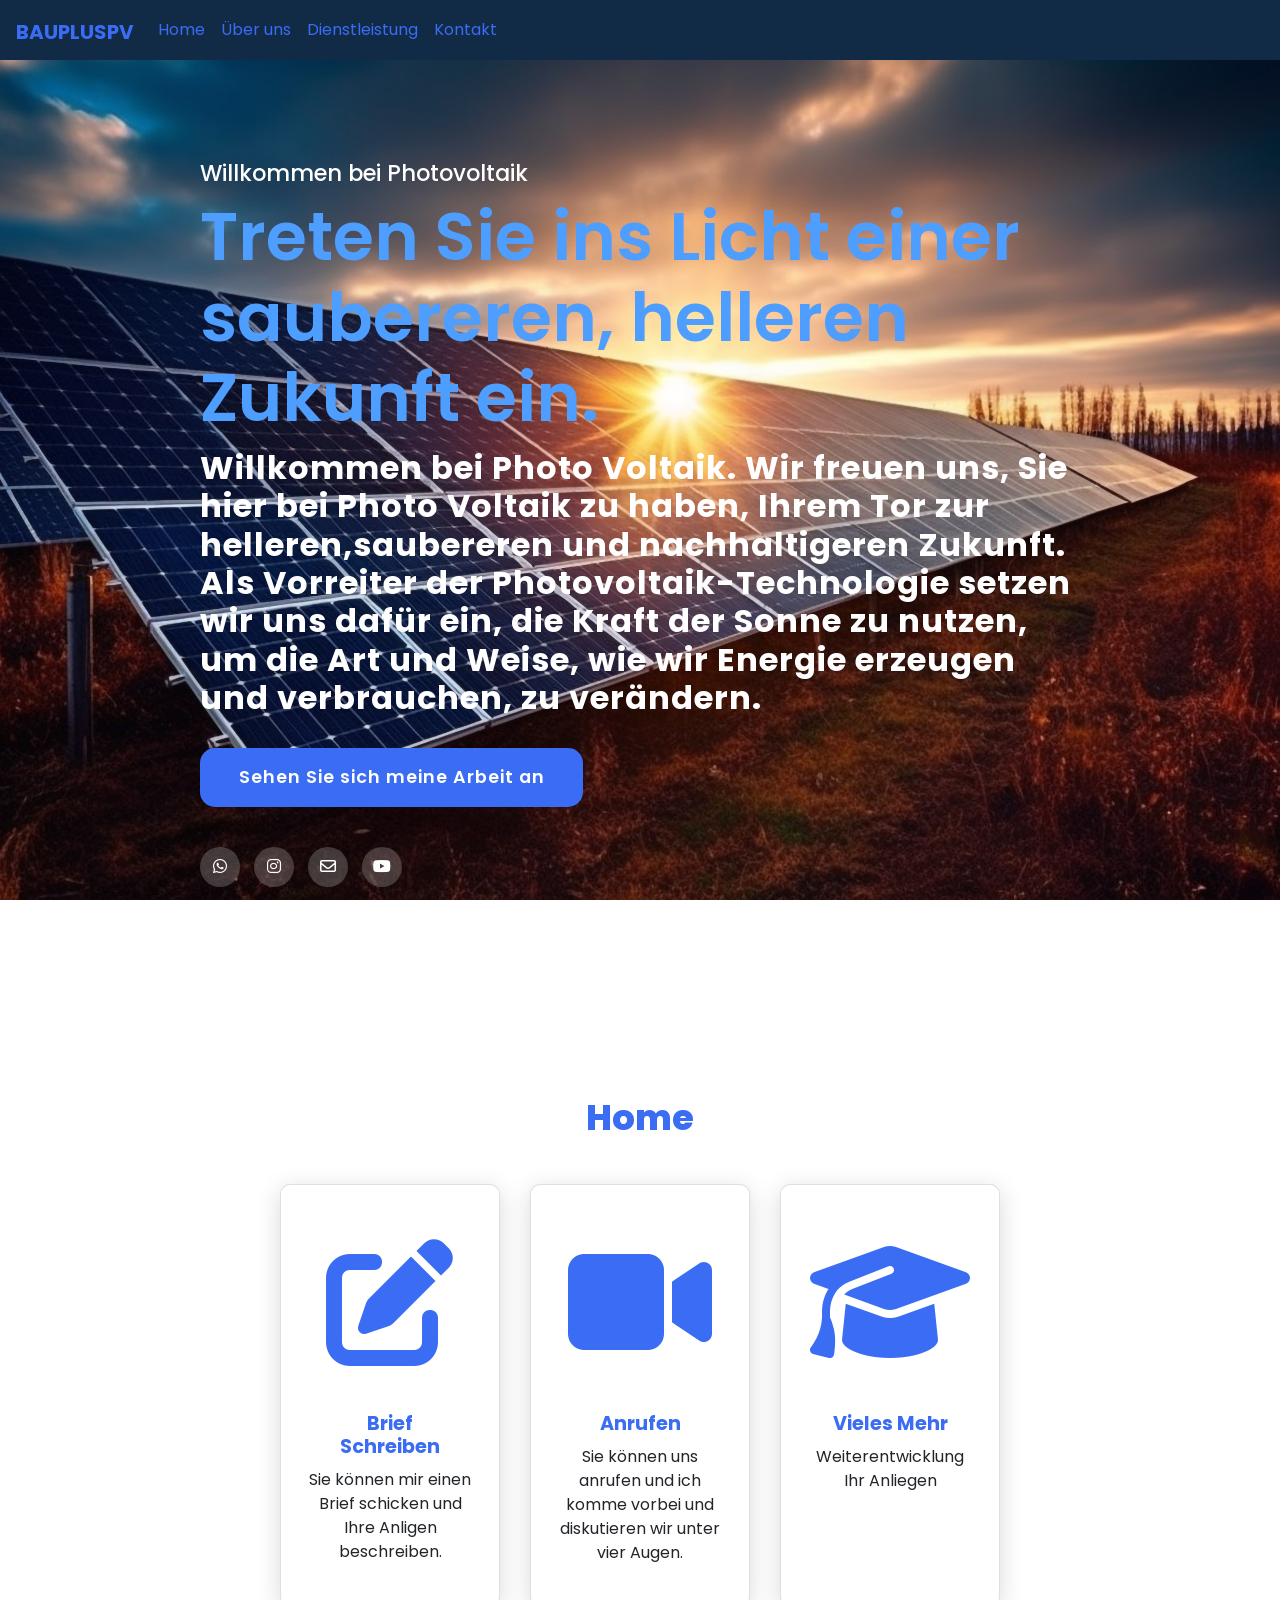
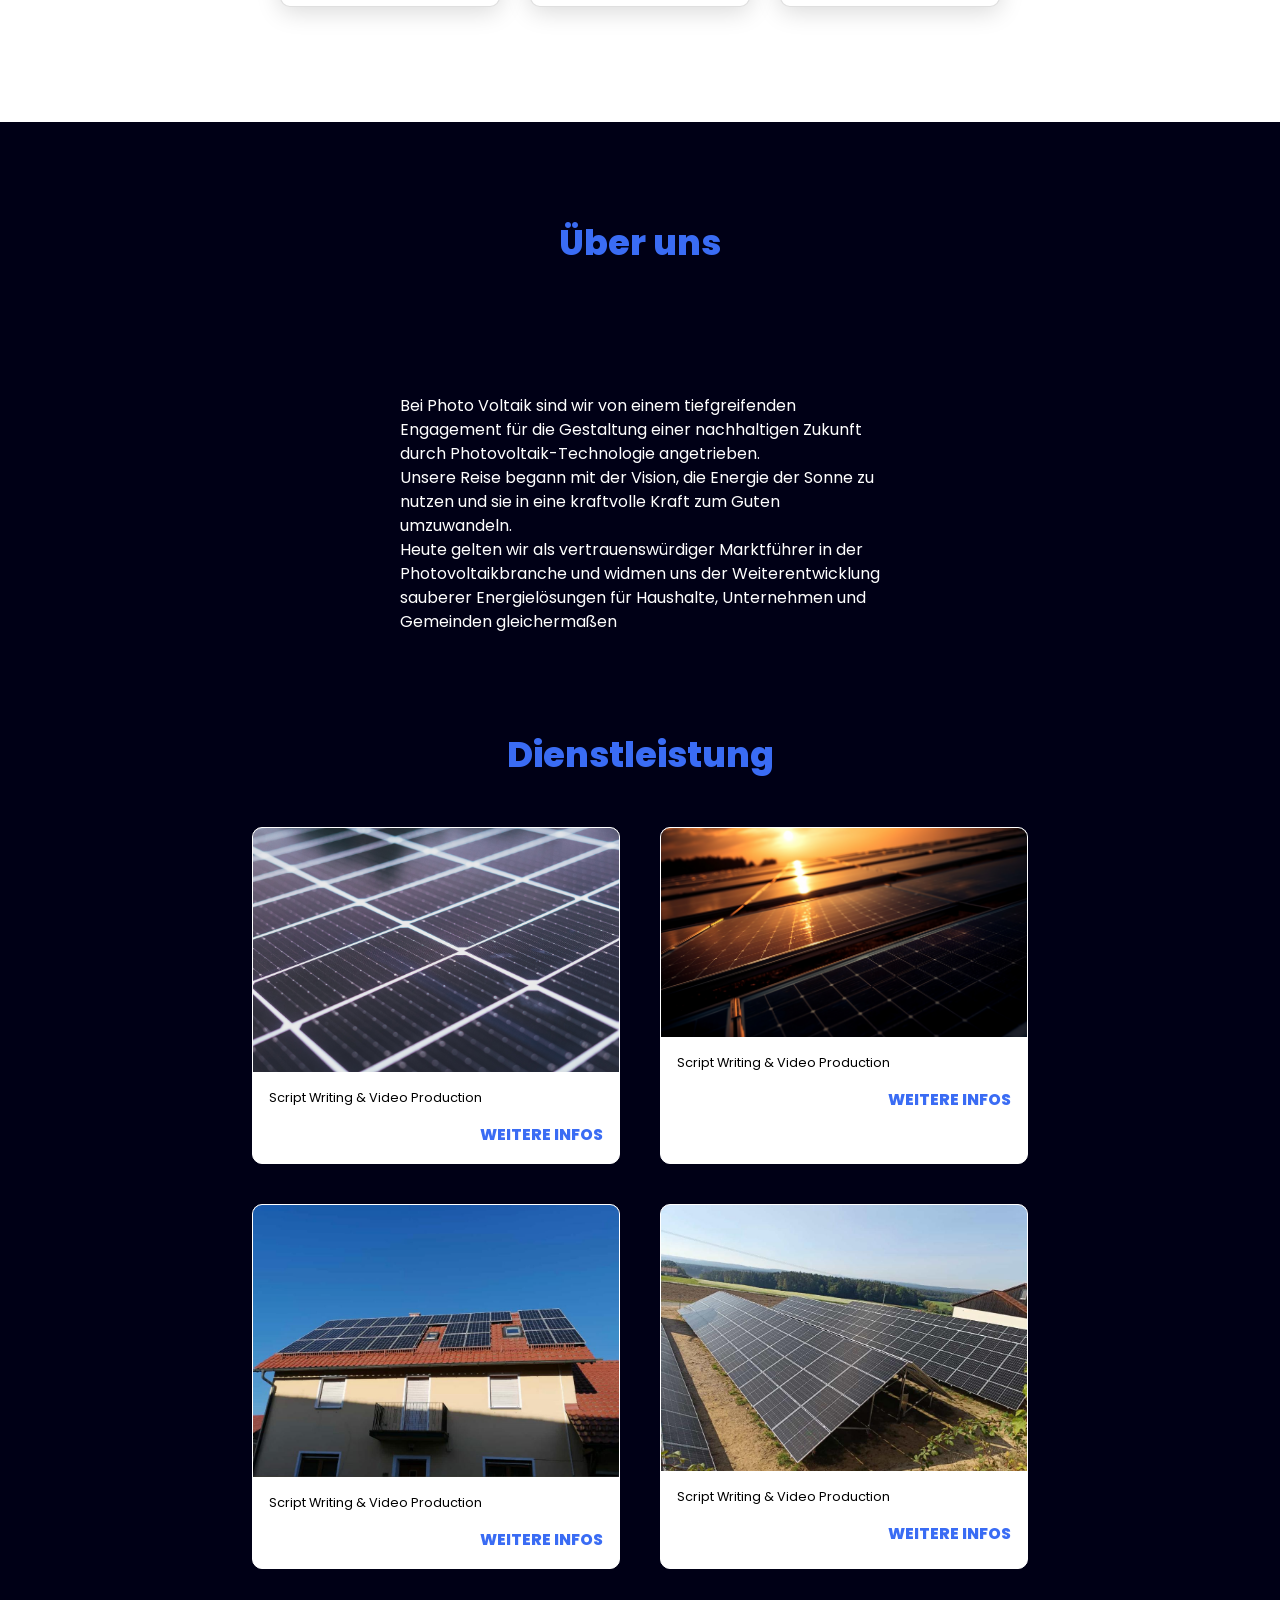
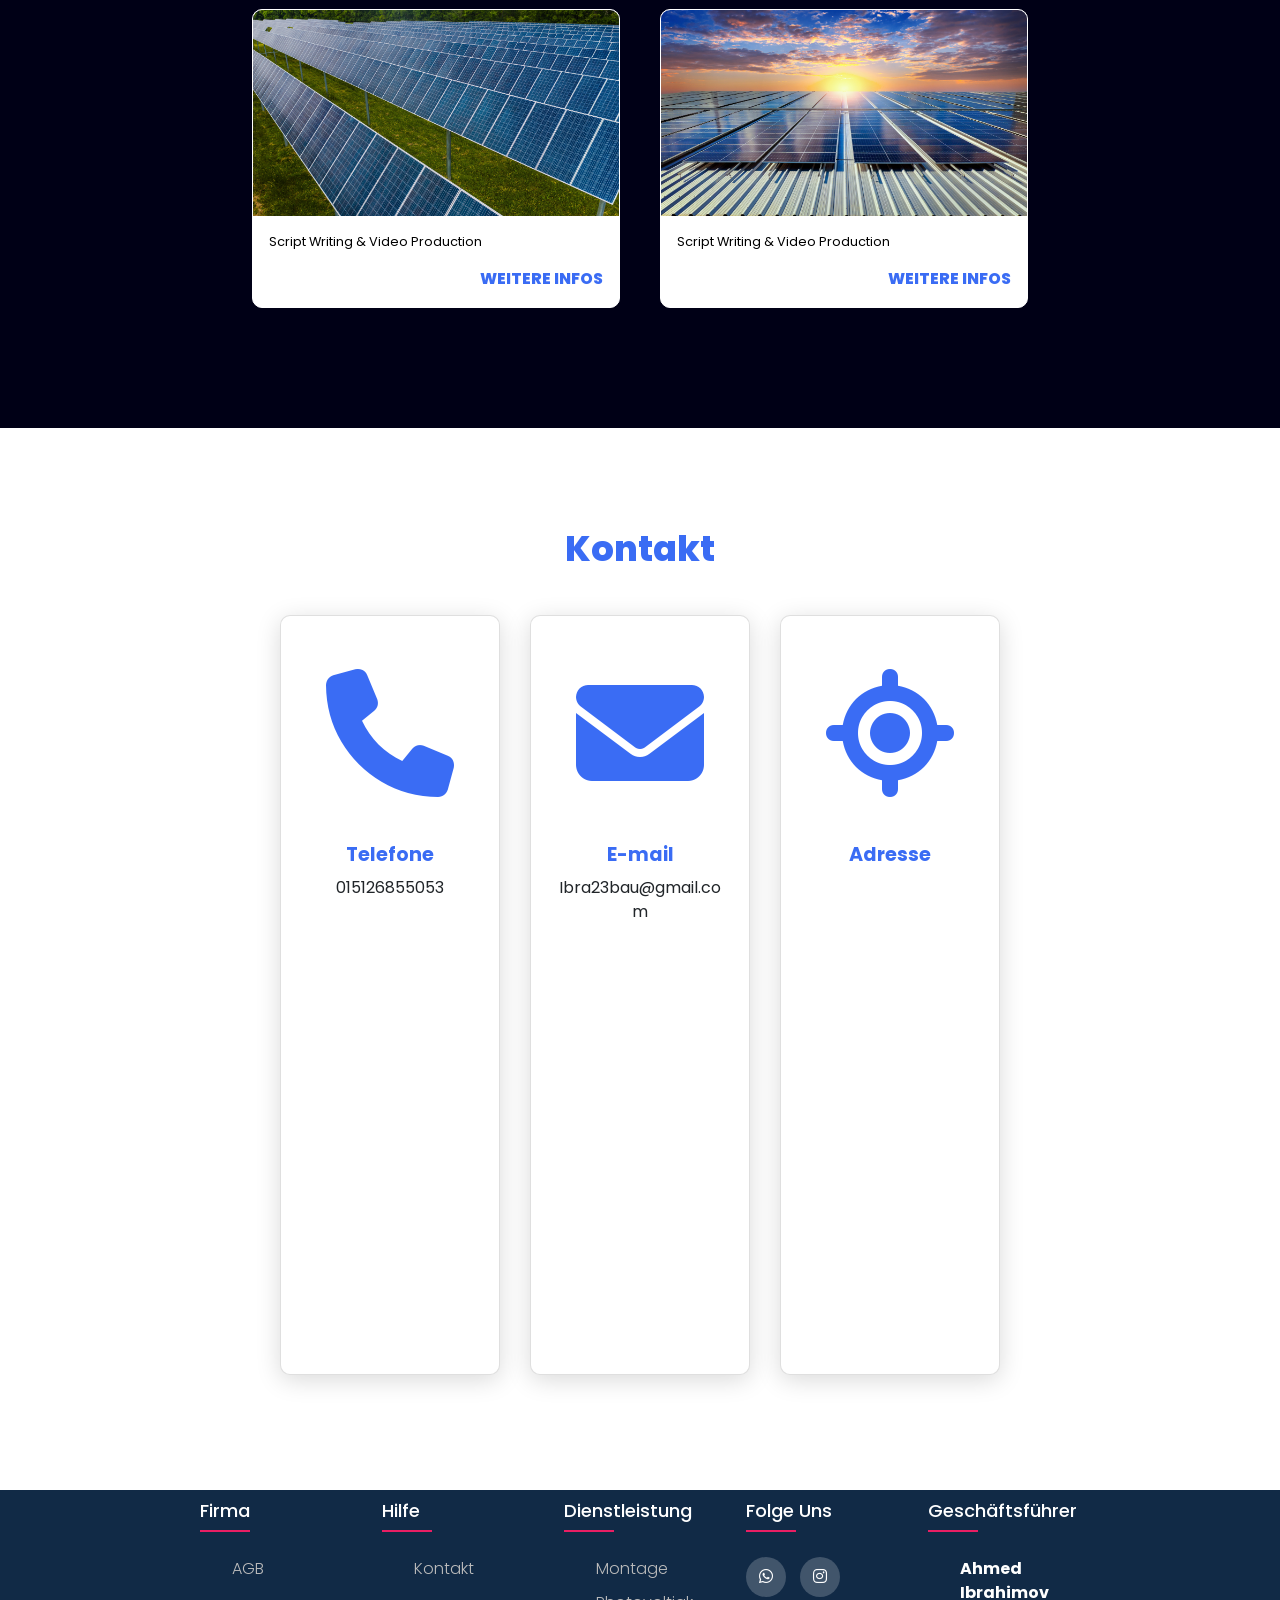
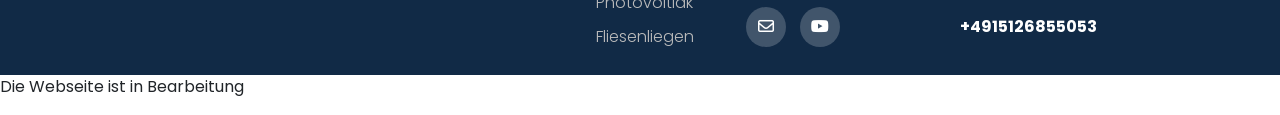
==== commit 93dd2a75: "Update index.html Navbar sollte jetzt skalierbar sein und responsiv auf Geräte" ====
--- a/index.html
+++ b/index.html
@@ -1,28 +1,62 @@
 <!DOCTYPE html>
 <html lang="en">
 <head>
+     <title>baupluspv</title>
     <meta charset="UTF-8">
     <meta http-equiv="X-UA-Compatible" content="IE=edge">
     <meta name="viewport" content="width=device-width, initial-scale=1.0">
+     <!-- Bootstrap CSS -->
+     <link href="https://cdn.jsdelivr.net/npm/bootstrap@5.0.2/dist/css/bootstrap.min.css" rel="stylesheet" integrity="sha384-EVSTQN3/azprG1Anm3QDgpJLIm9Nao0Yz1ztcQTwFspd3yD65VohhpuuCOmLASjC" crossorigin="anonymous">
     <link rel="stylesheet" href="https://cdnjs.cloudflare.com/ajax/libs/font-awesome/6.4.2/css/all.min.css">
+    <link rel="stylesheet" href="https://cdn.jsdelivr.net/npm/bootstrap@4.6.2/dist/css/bootstrap.min.css">
+    <script src="https://cdn.jsdelivr.net/npm/jquery@3.6.4/dist/jquery.slim.min.js"></script>
+    <script src="https://cdn.jsdelivr.net/npm/popper.js@1.16.1/dist/umd/popper.min.js"></script>
+    <script src="https://cdn.jsdelivr.net/npm/bootstrap@4.6.2/dist/js/bootstrap.bundle.min.js"></script>
     <link rel="stylesheet" href="style.css">
-    <title>baupluspv</title>
-   
+   <!--Google Translate-->
+<script type="text/javascript">
+    function googleTranslateElementInit() {
+      new google.translate.TranslateElement({
+        defaultLanguage: 'en',
+        pageLanguage: 'en',
+        includedLanguages: 'en,de,ru,ar,nl,es,it,fr,no', // Hier sollten keine Leerzeichen zwischen den Sprachen stehen
+        layout: google.translate.TranslateElement.InlineLayout.SIMPLE, // "InlineLayout" sollte klein geschrieben sein
+        autoDisplay: false,
+        multilanguagePage: true
+      }, 'google_translate_element');
+    }
+  </script>
+  <script type="text/javascript" src="//translate.google.com/translate_a/element.js?cb=googleTranslateElementInit"></script>
 </head>
 <body>
-
-    <header>
-        <a href="#" class="logo">BauPlusPV</a>
-        <nav class="navigation">
-            <a href="#home">Home</a>
-            <a href="#ueberuns">Über uns</a>
-            <a href="#ueberuns">Dienstleistung</a>
-            <a href="#kontakt">Kontakt</a>
-        </nav>
-        
-    </header>
-
-
+   <nav class="navbar navbar-expand-sm  navbar-dark " style="background-color: #112A46">
+        <!-- Brand -->
+        <div class="logo"><a class="navbar-brand" href="#" style="color: #3a6cf4;">BauPlusPV</a></div>
+        <!-- Toggler/collapsible Button -->
+            <button class="navbar-toggler " type="button" data-toggle="collapse" data-target="#collapsibleNavbar" style="color: #3a6cf4;">
+                <span class="navbar-toggler-icon" style="color: #3a6cf4;"></span>
+            </button>
+        <!-- Navbar links -->
+        <div class="collapse navbar-collapse" id="collapsibleNavbar" >
+            <ul class="navbar-nav">
+                <li class="nav-item">
+                    <a class="nav-link" href="#home" style="color: #3a6cf4;">Home</a>
+                </li>
+                <li class="nav-item">
+                    <a class="nav-link" href="#ueberuns" style="color: #3a6cf4;">Über uns</a>
+                </li>
+                <li class="nav-item">
+                    <a class="nav-link" href="#dienstleistung" style="color: #3a6cf4;">Dienstleistung</a>
+                </li>
+                <li class="nav-item">
+                    <a class="nav-link" href="#kontakt" style="color: #3a6cf4;">Kontakt</a>
+                </li>
+                <li class="nav-item">
+                    <div> <a id="google_translate_element" style="color: #3a6cf4;"></a></div>
+                </li>
+            </ul>
+        </div>
+    </nav>
     <section class="main">
         <div>
             <h2>Willkommen bei Photovoltaik<br><span>Treten Sie ins Licht einer saubereren, helleren Zukunft ein.</span></h2>
--- a/style.css
+++ b/style.css
@@ -340,8 +340,9 @@
 {
     color: #24262b;
     background-color: #ffffff;
-}
-@media(max-width: 767px)
+}
+/* Mobile */
+@media(max-width: 700px)
 {
 	
 	.containerFooter {
